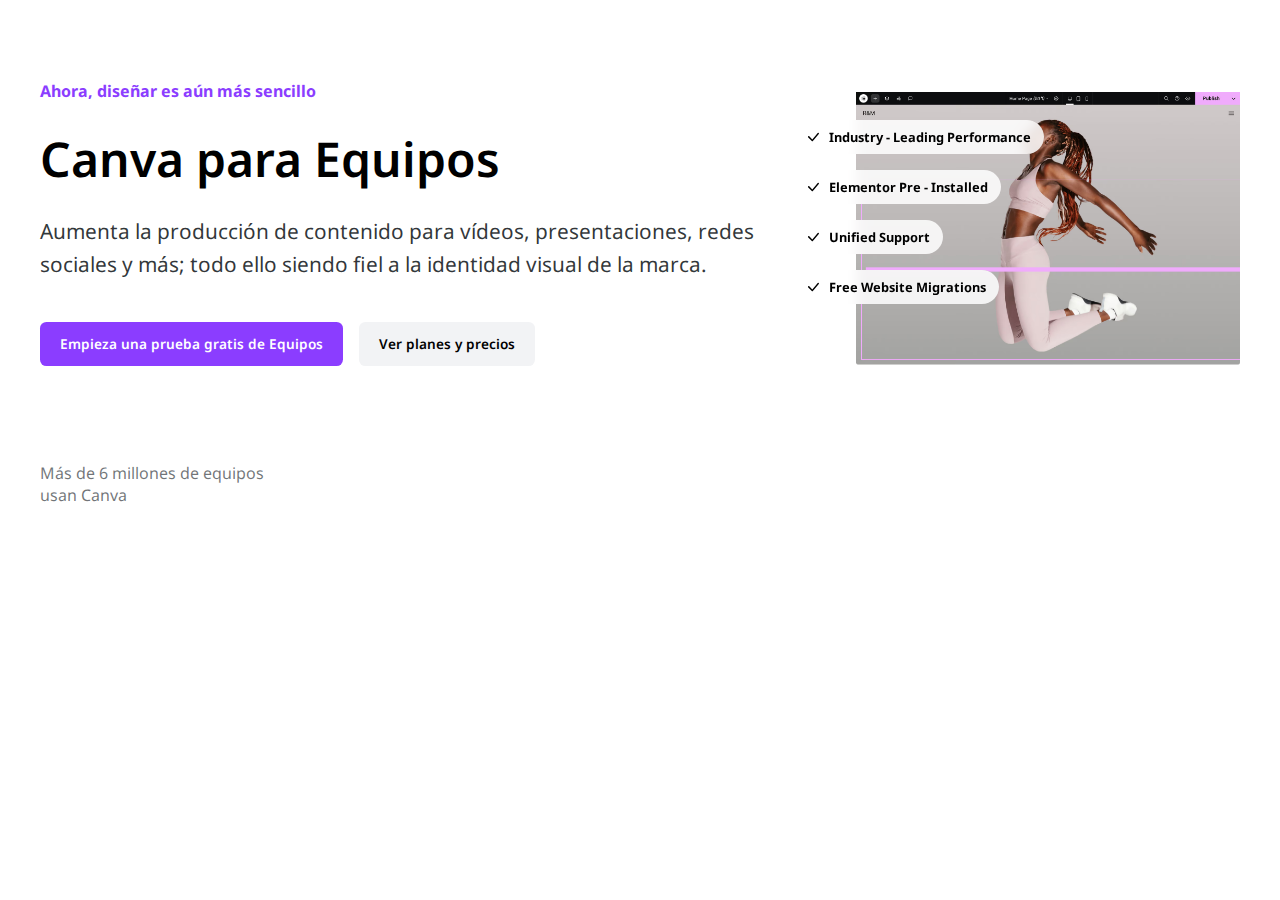
==== Hero_Agencia/index.html @ 0f93db73 "Correcciones Hero" ====
<!DOCTYPE html>
<html lang="en">

<head>
    <meta charset="UTF-8">
    <meta name="viewport" content="width=device-width, initial-scale=1.0">
    <title>Document</title>
    <link rel="preconnect" href="https://fonts.googleapis.com">
    <link rel="preconnect" href="https://fonts.gstatic.com" crossorigin>
    <link href="https://fonts.googleapis.com/css2?family=Noto+Sans:ital,wght@0,100..900;1,100..900&display=swap"
        rel="stylesheet">
    <link rel="stylesheet" href="./css/style.css">
</head>

<body>
    <section class="hero">
        <div class="hero__content">
            <div class="hero__text">
                <span class="hero__subtitle">Ahora, diseñar es aún más sencillo</span>
                <h1 class="hero__title">Canva para Equipos</h1>
                <p class="hero__description">Aumenta la producción de contenido para vídeos, presentaciones, redes
                    sociales y más; todo ello siendo fiel a la identidad visual de la marca.</p>
                <div class="hero__cta">
                    <a href="#" class="button btn-primary">Empieza una prueba gratis de Equipos</a>
                    <a href="#" class="button btn-gray">Ver planes y precios</a>
                </div>
            </div>
            <div class="hero__image">
                <ul class="hero__features">
                    <li class="hero__feature">
                        <svg xmlns="http://www.w3.org/2000/svg" width="16" height="16" fill="currentColor"
                            class="bi bi-check-lg" viewBox="0 0 16 16">
                            <path
                                d="M12.736 3.97a.733.733 0 0 1 1.047 0c.286.289.29.756.01 1.05L7.88 12.01a.733.733 0 0 1-1.065.02L3.217 8.384a.757.757 0 0 1 0-1.06.733.733 0 0 1 1.047 0l3.052 3.093 5.4-6.425z" />
                        </svg>
                        Industry - Leading Performance
                    </li>
                    <li class="hero__feature">
                        <svg xmlns="http://www.w3.org/2000/svg" width="16" height="16" fill="currentColor"
                            class="bi bi-check-lg" viewBox="0 0 16 16">
                            <path
                                d="M12.736 3.97a.733.733 0 0 1 1.047 0c.286.289.29.756.01 1.05L7.88 12.01a.733.733 0 0 1-1.065.02L3.217 8.384a.757.757 0 0 1 0-1.06.733.733 0 0 1 1.047 0l3.052 3.093 5.4-6.425z" />
                        </svg>
                        Elementor Pre - Installed
                    </li>
                    <li class="hero__feature">
                        <svg xmlns="http://www.w3.org/2000/svg" width="16" height="16" fill="currentColor"
                            class="bi bi-check-lg" viewBox="0 0 16 16">
                            <path
                                d="M12.736 3.97a.733.733 0 0 1 1.047 0c.286.289.29.756.01 1.05L7.88 12.01a.733.733 0 0 1-1.065.02L3.217 8.384a.757.757 0 0 1 0-1.06.733.733 0 0 1 1.047 0l3.052 3.093 5.4-6.425z" />
                        </svg>
                        Unified Support
                    </li>
                    <li class="hero__feature">
                        <svg xmlns="http://www.w3.org/2000/svg" width="16" height="16" fill="currentColor"
                            class="bi bi-check-lg" viewBox="0 0 16 16">
                            <path
                                d="M12.736 3.97a.733.733 0 0 1 1.047 0c.286.289.29.756.01 1.05L7.88 12.01a.733.733 0 0 1-1.065.02L3.217 8.384a.757.757 0 0 1 0-1.06.733.733 0 0 1 1.047 0l3.052 3.093 5.4-6.425z" />
                        </svg>
                        Free Website Migrations
                    </li>
                </ul>
                <img src="./img/Frame-10885810-min.avif" alt="">
            </div>
        </div>
        <div class="hero__testimonial">
            <p>Más de 6 millones de equipos usan Canva</p>
            <div class="hero__testimonial-images">
                <div>
                    <img src="https://static-cse.canva.com/_next/static/media/zoom-20220313.file.063825cf.png" alt="">
                    <img src="https://static-cse.canva.com/_next/static/media/hubspot.file.8f3c05ce.png" alt="">
                    <img src="https://static-cse.canva.com/_next/static/media/sony-music.file.e7ef059f.png" alt="">
                </div>
                <div>
                    <img src="https://static-cse.canva.com/_next/static/media/reddit.file.7651bf93.png" alt="">
                    <img src="https://static-cse.canva.com/_next/static/media/danone.file.4a3aa354.png" alt="">
                    <img src="https://static-cse.canva.com/_next/static/media/salesforce.file.a3641534.svg" alt="">
                </div>
            </div>
        </div>
    </section>



</body>

</html>
---- Hero_Agencia/css/style.css ----
* {
    padding: 0;
    margin: 0;
    box-sizing: border-box;
}

:root {
    --primary-color: #8b3dff;
    --text-color: #0d1216db;
    --background-gray: #f2f3f5;
}

body {
    font-family: "Noto Sans", sans-serif;
}

.hero {
    width: 100%;
    padding: 0 2rem;
}

.hero__content {
    max-width: 1200px;
    width: 100%;
    display: flex;
    flex-direction: column;
    margin: 0 auto;
    gap: 6rem;
    padding: 5rem 0;
    align-items: center;
}

.hero__text {
    display: flex;
    flex-direction: column;
    gap: 1.5rem;
    text-align: center;
}

.hero__subtitle {
    color: var(--primary-color);
    font-weight: 700;
    font-size: 1rem;
}

.hero__title {
    font-size: 2.5rem;
    font-weight: 600;
}

.hero__description {
    color: var(--text-color);
    font-size: 1.125rem;
    line-height: 1.6;
}

.hero__cta {
    display: flex;
    flex-direction: column;
    margin: 1rem 0;
    gap: 1rem;
    align-items: center;
}

.button {
    padding: .8rem 1.25rem;
    width: 100%;
    border-radius: .4rem;
    color: #fff;
    font-weight: 600;
    font-size: .85rem;
    text-decoration: none;
}

.btn-primary {
    background-color: var(--primary-color);
    transition: background-color .25s;
}

.btn-primary:hover {
    background-color: #6710e9;
}

.btn-gray {
    background-color: var(--background-gray);
    color: #000;
    transition: background-color .25s;
}

.btn-gray:hover {
    background-color: #dbdbdb;
}

.hero__image {
    position: relative;
}

.hero__image img {
    /*     width:16rem;
 */
    object-fit: cover;
    width: 100%;
}

.hero__features {
    position: absolute;
    list-style: none;
    display: flex;
    flex-direction: column;
    left: -2rem;
    top: 15%;
    align-items: flex-start;
    gap: .8rem;
}

.hero__feature {
    padding: 12px 20px;
    border-radius: 48px;
    background: rgba(255, 255, 255, .85);
    backdrop-filter: blur(6px);
    font-size: .6rem;
    font-weight: 700;
    display: flex;
    align-items: center;
    gap: .5rem;
}

.hero__testimonial {
    display: flex;
    max-width: 1200px;
    width: 100%;
    margin: 0 auto;
    gap: 3rem;
    flex-direction: column;
    align-items: center;
    margin-bottom: 2rem;
}

.hero__testimonial p {
    color: #11171d99;
    display: none;
}

.hero__testimonial-images{
    width: 100%;
    display: flex;
}

.hero__testimonial-images div{
    width: 100%;
    margin: 0 auto;
    display: flex;
    align-items: center;
    justify-content: space-between;
    flex-wrap: wrap;
    gap: 3rem;
}

.hero__testimonial-images img {
    height: 20px;
    object-fit: contain;
    filter: saturate(0) brightness(.7) contrast(3);
    margin: 0 auto;
}

@media screen and (min-width:480px) {
    .hero__testimonial p {
        display: block;
    }
}

@media screen and (min-width:576px) {
    .hero__features {
        top: 30%;
        gap: 1rem;
    }

    .hero__feature {
        font-size: 1.25rem;
    }
}

@media screen and (min-width:768px) {
    .hero__testimonial-images {
        grid-column-gap: 6rem;
    }
}

@media screen and (min-width:896px) {
    .hero__content {
        flex-direction: row;
    }

    .hero__text {
        text-align: start;
    }

    .hero__title {
        font-size: 3rem;
    }

    .hero__description {
        font-size: 1.3rem;
    }

    .hero__cta {
        flex-direction: row;
    }

    .button {
        width: auto;
        text-align: center;
    }

    .hero__features {
        top: 10%;
        left: -4rem;
        gap: .5rem;
    }

    .hero__feature {
        padding: .5rem .8rem;
        font-size: .5rem;
    }
}

@media screen and (min-width:1024px) {
    .hero__image img {
        width: 24rem;
    }

    .hero__feature {
        font-size: .8rem;
    }

    .hero__features {
        gap: 1rem;
    }
}

@media screen and (min-width:1200px) {
    .hero__testimonial {
        flex-direction: row;
    }
}
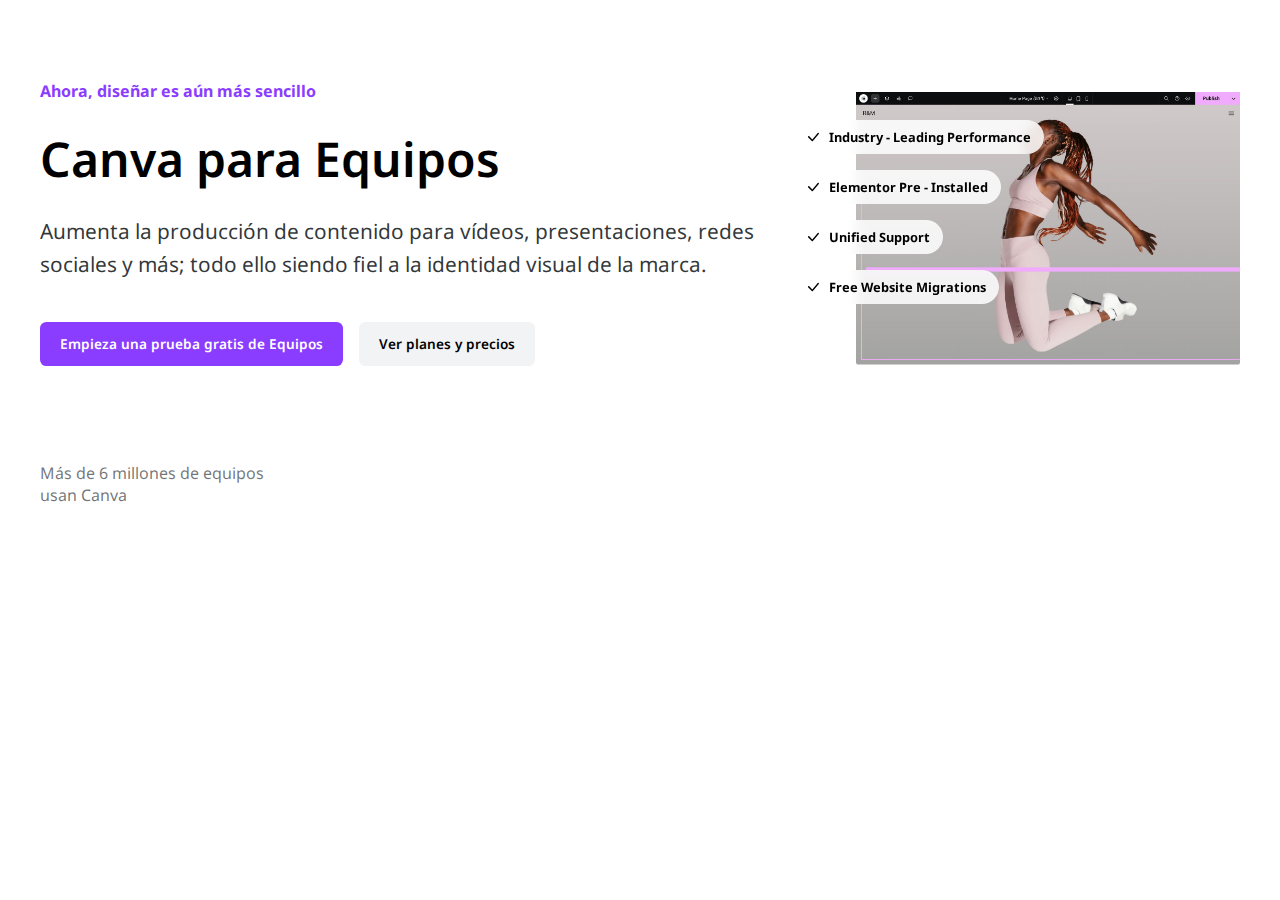
==== commit 0118f37e: "Faqs, Footer, Multi tabs" ====
--- a/Hero_Agencia/index.html
+++ b/Hero_Agencia/index.html
@@ -13,8 +13,8 @@
 </head>
 
 <body>
-    <section class="hero">
-        <div class="hero__content">
+    <section class="section">
+        <div class="container hero__content">
             <div class="hero__text">
                 <span class="hero__subtitle">Ahora, diseñar es aún más sencillo</span>
                 <h1 class="hero__title">Canva para Equipos</h1>
@@ -66,16 +66,12 @@
         <div class="hero__testimonial">
             <p>Más de 6 millones de equipos usan Canva</p>
             <div class="hero__testimonial-images">
-                <div>
-                    <img src="https://static-cse.canva.com/_next/static/media/zoom-20220313.file.063825cf.png" alt="">
-                    <img src="https://static-cse.canva.com/_next/static/media/hubspot.file.8f3c05ce.png" alt="">
-                    <img src="https://static-cse.canva.com/_next/static/media/sony-music.file.e7ef059f.png" alt="">
-                </div>
-                <div>
-                    <img src="https://static-cse.canva.com/_next/static/media/reddit.file.7651bf93.png" alt="">
-                    <img src="https://static-cse.canva.com/_next/static/media/danone.file.4a3aa354.png" alt="">
-                    <img src="https://static-cse.canva.com/_next/static/media/salesforce.file.a3641534.svg" alt="">
-                </div>
+                <img src="https://static-cse.canva.com/_next/static/media/zoom-20220313.file.063825cf.png" alt="">
+                <img src="https://static-cse.canva.com/_next/static/media/hubspot.file.8f3c05ce.png" alt="">
+                <img src="https://static-cse.canva.com/_next/static/media/sony-music.file.e7ef059f.png" alt="">
+                <img src="https://static-cse.canva.com/_next/static/media/reddit.file.7651bf93.png" alt="">
+                <img src="https://static-cse.canva.com/_next/static/media/danone.file.4a3aa354.png" alt="">
+                <img src="https://static-cse.canva.com/_next/static/media/salesforce.file.a3641534.svg" alt="">
             </div>
         </div>
     </section>
--- a/Hero_Agencia/css/style.css
+++ b/Hero_Agencia/css/style.css
@@ -14,19 +14,32 @@
     font-family: "Noto Sans", sans-serif;
 }
 
-.hero {
+a{
+    text-decoration: none;
+    color: #000;
+}
+
+ul{
+    list-style: none;
+}
+
+.section {
     width: 100%;
     padding: 0 2rem;
 }
 
+.container {
+    max-width: 1200px;
+    width: 100%;
+    margin: 0 auto;
+    padding: 5rem 0;
+}
+
+/* Hero */
 .hero__content {
-    max-width: 1200px;
-    width: 100%;
-    display: flex;
-    flex-direction: column;
-    margin: 0 auto;
+    display: flex;
+    flex-direction: column;
     gap: 6rem;
-    padding: 5rem 0;
     align-items: center;
 }
 
@@ -96,8 +109,6 @@
 }
 
 .hero__image img {
-    /*     width:16rem;
- */
     object-fit: cover;
     width: 100%;
 }
@@ -144,15 +155,16 @@
 .hero__testimonial-images{
     width: 100%;
     display: flex;
-}
-
-.hero__testimonial-images div{
+    flex-wrap: wrap;
+    gap: 2rem;
+}
+
+.hero__testimonial-images{
     width: 100%;
     margin: 0 auto;
     display: flex;
     align-items: center;
     justify-content: space-between;
-    flex-wrap: wrap;
     gap: 3rem;
 }
 
@@ -160,7 +172,8 @@
     height: 20px;
     object-fit: contain;
     filter: saturate(0) brightness(.7) contrast(3);
-    margin: 0 auto;
+    display: flex;
+    justify-content: center;
 }
 
 @media screen and (min-width:480px) {
@@ -242,4 +255,78 @@
     .hero__testimonial {
         flex-direction: row;
     }
+}
+
+
+/* Multitabs */
+.container .block{
+    width: 100%;
+    display: flex;
+    flex-direction: column;
+    align-items: center;
+}
+
+.block__header .title{
+    font-size: 2rem;
+    margin-bottom: 1.5rem;
+}
+
+.block__content{
+    display: flex;
+    gap: 3rem;
+    margin-bottom: 5rem;
+}
+
+.block__content .link {
+    position: relative; 
+    color: var(--text-color);
+    font-weight: 600;
+    font-size: .9rem;
+}
+
+.block__content .link:hover::after {
+    transition: all 10s ease;
+    content: ''; 
+    display: block; 
+    position: absolute; 
+    left: 0;
+    bottom: -8px;
+    width: 100%; 
+    height: 2px; 
+    background-color: var(--primary-color); 
+}
+
+.content{
+    width: 100%;
+    display: flex;
+    gap: 2rem;
+    justify-content: space-between;
+}
+
+.content-text .subtitle{
+    font-size: 1.5rem;
+    margin-bottom: 2rem;
+}
+
+.content-text .text{
+    font-size: 1.125rem;
+    margin-bottom: 1rem;
+    color: var(--text-color);
+}
+
+.content-text .list{
+    display: flex;
+    flex-direction: column;
+    gap: 1rem;
+}
+
+.content-text .list .list__item{
+    font-size: 1.25rem;
+    color: var(--text-color);
+}
+
+.content-text .list .list__item svg{
+    margin-right: 1rem;
+    height: 1.25rem;
+    width: 1.25rem;
 }